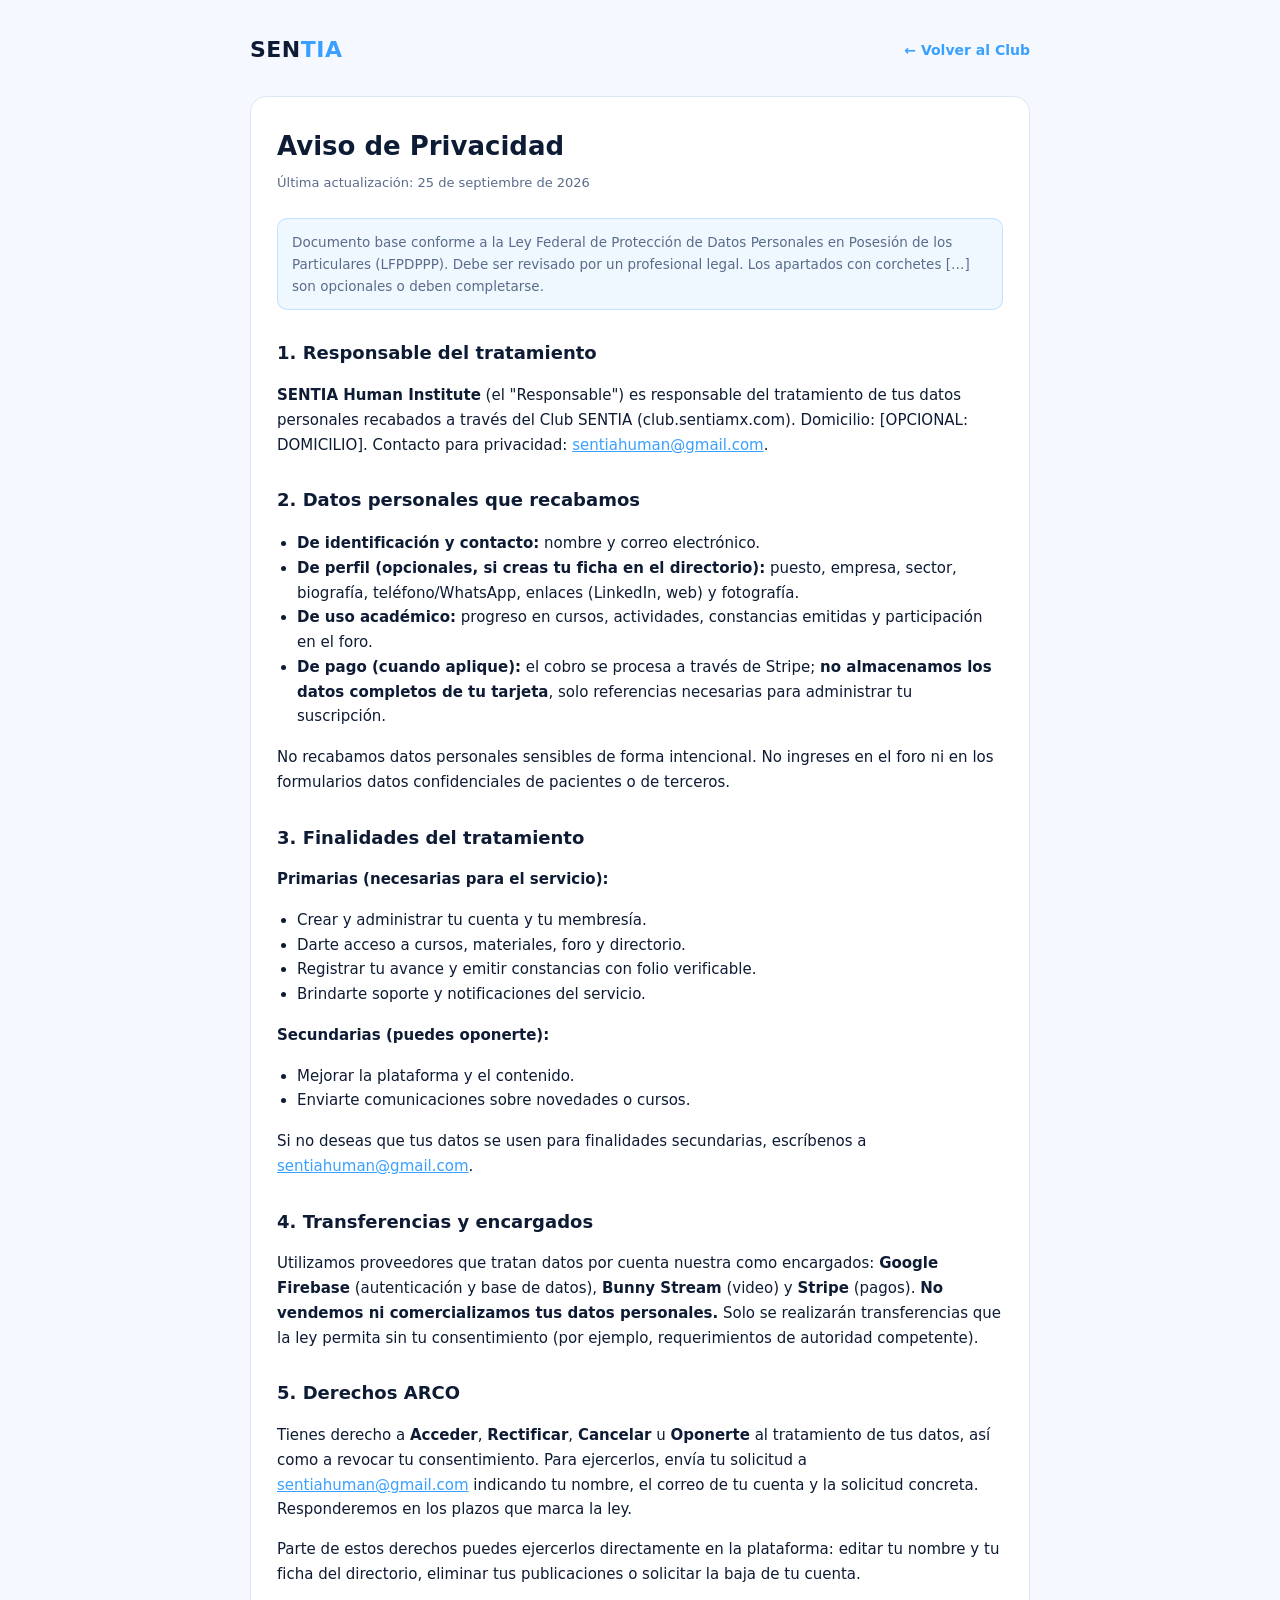
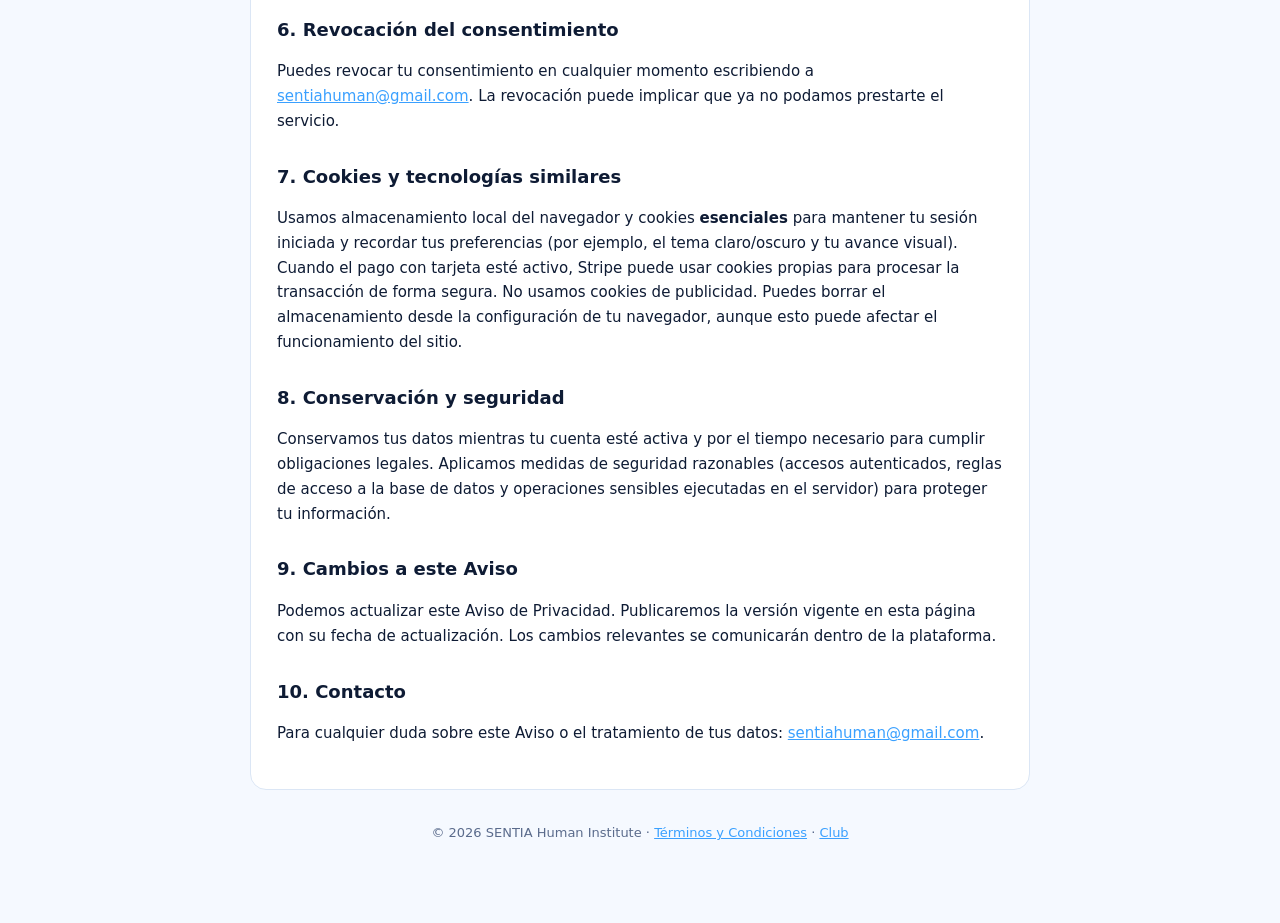
==== privacidad.html @ a1c8f0cc "Legal: agregar Terminos y Condiciones, Aviso de Privacidad (LFPDPPP) y banner de cookies; enlazar en" ====
<!DOCTYPE html>
<html lang="es">
<head>
<meta charset="UTF-8">
<meta name="viewport" content="width=device-width, initial-scale=1">
<meta name="robots" content="noindex">
<title>Aviso de Privacidad · SENTIA</title>
<meta name="theme-color" content="#081225">
<link rel="canonical" href="https://club.sentiamx.com/privacidad.html">
<style>
  :root{--bg:#081225;--card:#0f1d38;--border:#1e2f52;--text:#e6eeff;--text-2:#a9b8d6;--primary:#3aa0ff;--accent:#2fbf2e}
  *{box-sizing:border-box}
  html,body{margin:0;background:var(--bg);color:var(--text);
    font-family:system-ui,-apple-system,"Segoe UI",Roboto,Helvetica,Arial,sans-serif;line-height:1.65;font-size:16px}
  .wrap{max-width:820px;margin:0 auto;padding:32px 20px 80px}
  header.top{display:flex;align-items:center;justify-content:space-between;gap:16px;margin-bottom:28px;flex-wrap:wrap}
  .brand{font-weight:800;letter-spacing:.5px;font-size:22px}
  .brand span{color:var(--primary)}
  .back{color:var(--primary);text-decoration:none;font-size:14px;font-weight:600}
  .back:hover{text-decoration:underline}
  .card{background:var(--card);border:1px solid var(--border);border-radius:16px;padding:28px 26px}
  h1{font-size:26px;margin:0 0 4px}
  .updated{color:var(--text-2);font-size:13px;margin:0 0 24px}
  h2{font-size:18px;margin:28px 0 8px;color:var(--text)}
  p,li{color:var(--text);font-size:15px}
  ul{padding-left:20px}
  a{color:var(--primary)}
  .note{background:rgba(58,160,255,.08);border:1px solid rgba(58,160,255,.25);border-radius:10px;padding:12px 14px;font-size:13.5px;color:var(--text-2);margin:20px 0}
  footer{margin-top:32px;text-align:center;color:var(--text-2);font-size:13px}
  @media(prefers-color-scheme:light){:root:not([data-theme]){--bg:#f5f9ff;--card:#fff;--border:#dbe6f5;--text:#0e1b34;--text-2:#5a6b8c}}
</style>
</head>
<body>
<div class="wrap">
  <header class="top">
    <div class="brand">SEN<span>TIA</span></div>
    <a class="back" href="./vip-auth.html">← Volver al Club</a>
  </header>

  <div class="card">
    <h1>Aviso de Privacidad</h1>
    <p class="updated">Última actualización: 25 de septiembre de 2026</p>

    <div class="note">Documento base conforme a la Ley Federal de Protección de Datos Personales en Posesión de los Particulares (LFPDPPP). Debe ser revisado por un profesional legal. Los apartados con corchetes […] son opcionales o deben completarse.</div>

    <h2>1. Responsable del tratamiento</h2>
    <p><strong>SENTIA Human Institute</strong> (el "Responsable") es responsable del tratamiento de tus datos personales recabados a través del Club SENTIA (club.sentiamx.com). Domicilio: [OPCIONAL: DOMICILIO]. Contacto para privacidad: <a href="mailto:sentiahuman@gmail.com">sentiahuman@gmail.com</a>.</p>

    <h2>2. Datos personales que recabamos</h2>
    <ul>
      <li><strong>De identificación y contacto:</strong> nombre y correo electrónico.</li>
      <li><strong>De perfil (opcionales, si creas tu ficha en el directorio):</strong> puesto, empresa, sector, biografía, teléfono/WhatsApp, enlaces (LinkedIn, web) y fotografía.</li>
      <li><strong>De uso académico:</strong> progreso en cursos, actividades, constancias emitidas y participación en el foro.</li>
      <li><strong>De pago (cuando aplique):</strong> el cobro se procesa a través de Stripe; <strong>no almacenamos los datos completos de tu tarjeta</strong>, solo referencias necesarias para administrar tu suscripción.</li>
    </ul>
    <p>No recabamos datos personales sensibles de forma intencional. No ingreses en el foro ni en los formularios datos confidenciales de pacientes o de terceros.</p>

    <h2>3. Finalidades del tratamiento</h2>
    <p><strong>Primarias (necesarias para el servicio):</strong></p>
    <ul>
      <li>Crear y administrar tu cuenta y tu membresía.</li>
      <li>Darte acceso a cursos, materiales, foro y directorio.</li>
      <li>Registrar tu avance y emitir constancias con folio verificable.</li>
      <li>Brindarte soporte y notificaciones del servicio.</li>
    </ul>
    <p><strong>Secundarias (puedes oponerte):</strong></p>
    <ul>
      <li>Mejorar la plataforma y el contenido.</li>
      <li>Enviarte comunicaciones sobre novedades o cursos.</li>
    </ul>
    <p>Si no deseas que tus datos se usen para finalidades secundarias, escríbenos a <a href="mailto:sentiahuman@gmail.com">sentiahuman@gmail.com</a>.</p>

    <h2>4. Transferencias y encargados</h2>
    <p>Utilizamos proveedores que tratan datos por cuenta nuestra como encargados: <strong>Google Firebase</strong> (autenticación y base de datos), <strong>Bunny Stream</strong> (video) y <strong>Stripe</strong> (pagos). <strong>No vendemos ni comercializamos tus datos personales.</strong> Solo se realizarán transferencias que la ley permita sin tu consentimiento (por ejemplo, requerimientos de autoridad competente).</p>

    <h2>5. Derechos ARCO</h2>
    <p>Tienes derecho a <strong>Acceder</strong>, <strong>Rectificar</strong>, <strong>Cancelar</strong> u <strong>Oponerte</strong> al tratamiento de tus datos, así como a revocar tu consentimiento. Para ejercerlos, envía tu solicitud a <a href="mailto:sentiahuman@gmail.com">sentiahuman@gmail.com</a> indicando tu nombre, el correo de tu cuenta y la solicitud concreta. Responderemos en los plazos que marca la ley.</p>
    <p>Parte de estos derechos puedes ejercerlos directamente en la plataforma: editar tu nombre y tu ficha del directorio, eliminar tus publicaciones o solicitar la baja de tu cuenta.</p>

    <h2>6. Revocación del consentimiento</h2>
    <p>Puedes revocar tu consentimiento en cualquier momento escribiendo a <a href="mailto:sentiahuman@gmail.com">sentiahuman@gmail.com</a>. La revocación puede implicar que ya no podamos prestarte el servicio.</p>

    <h2>7. Cookies y tecnologías similares</h2>
    <p>Usamos almacenamiento local del navegador y cookies <strong>esenciales</strong> para mantener tu sesión iniciada y recordar tus preferencias (por ejemplo, el tema claro/oscuro y tu avance visual). Cuando el pago con tarjeta esté activo, Stripe puede usar cookies propias para procesar la transacción de forma segura. No usamos cookies de publicidad. Puedes borrar el almacenamiento desde la configuración de tu navegador, aunque esto puede afectar el funcionamiento del sitio.</p>

    <h2>8. Conservación y seguridad</h2>
    <p>Conservamos tus datos mientras tu cuenta esté activa y por el tiempo necesario para cumplir obligaciones legales. Aplicamos medidas de seguridad razonables (accesos autenticados, reglas de acceso a la base de datos y operaciones sensibles ejecutadas en el servidor) para proteger tu información.</p>

    <h2>9. Cambios a este Aviso</h2>
    <p>Podemos actualizar este Aviso de Privacidad. Publicaremos la versión vigente en esta página con su fecha de actualización. Los cambios relevantes se comunicarán dentro de la plataforma.</p>

    <h2>10. Contacto</h2>
    <p>Para cualquier duda sobre este Aviso o el tratamiento de tus datos: <a href="mailto:sentiahuman@gmail.com">sentiahuman@gmail.com</a>.</p>
  </div>

  <footer>© 2026 SENTIA Human Institute · <a href="./terminos.html">Términos y Condiciones</a> · <a href="./vip-auth.html">Club</a></footer>
</div>
</body>
</html>
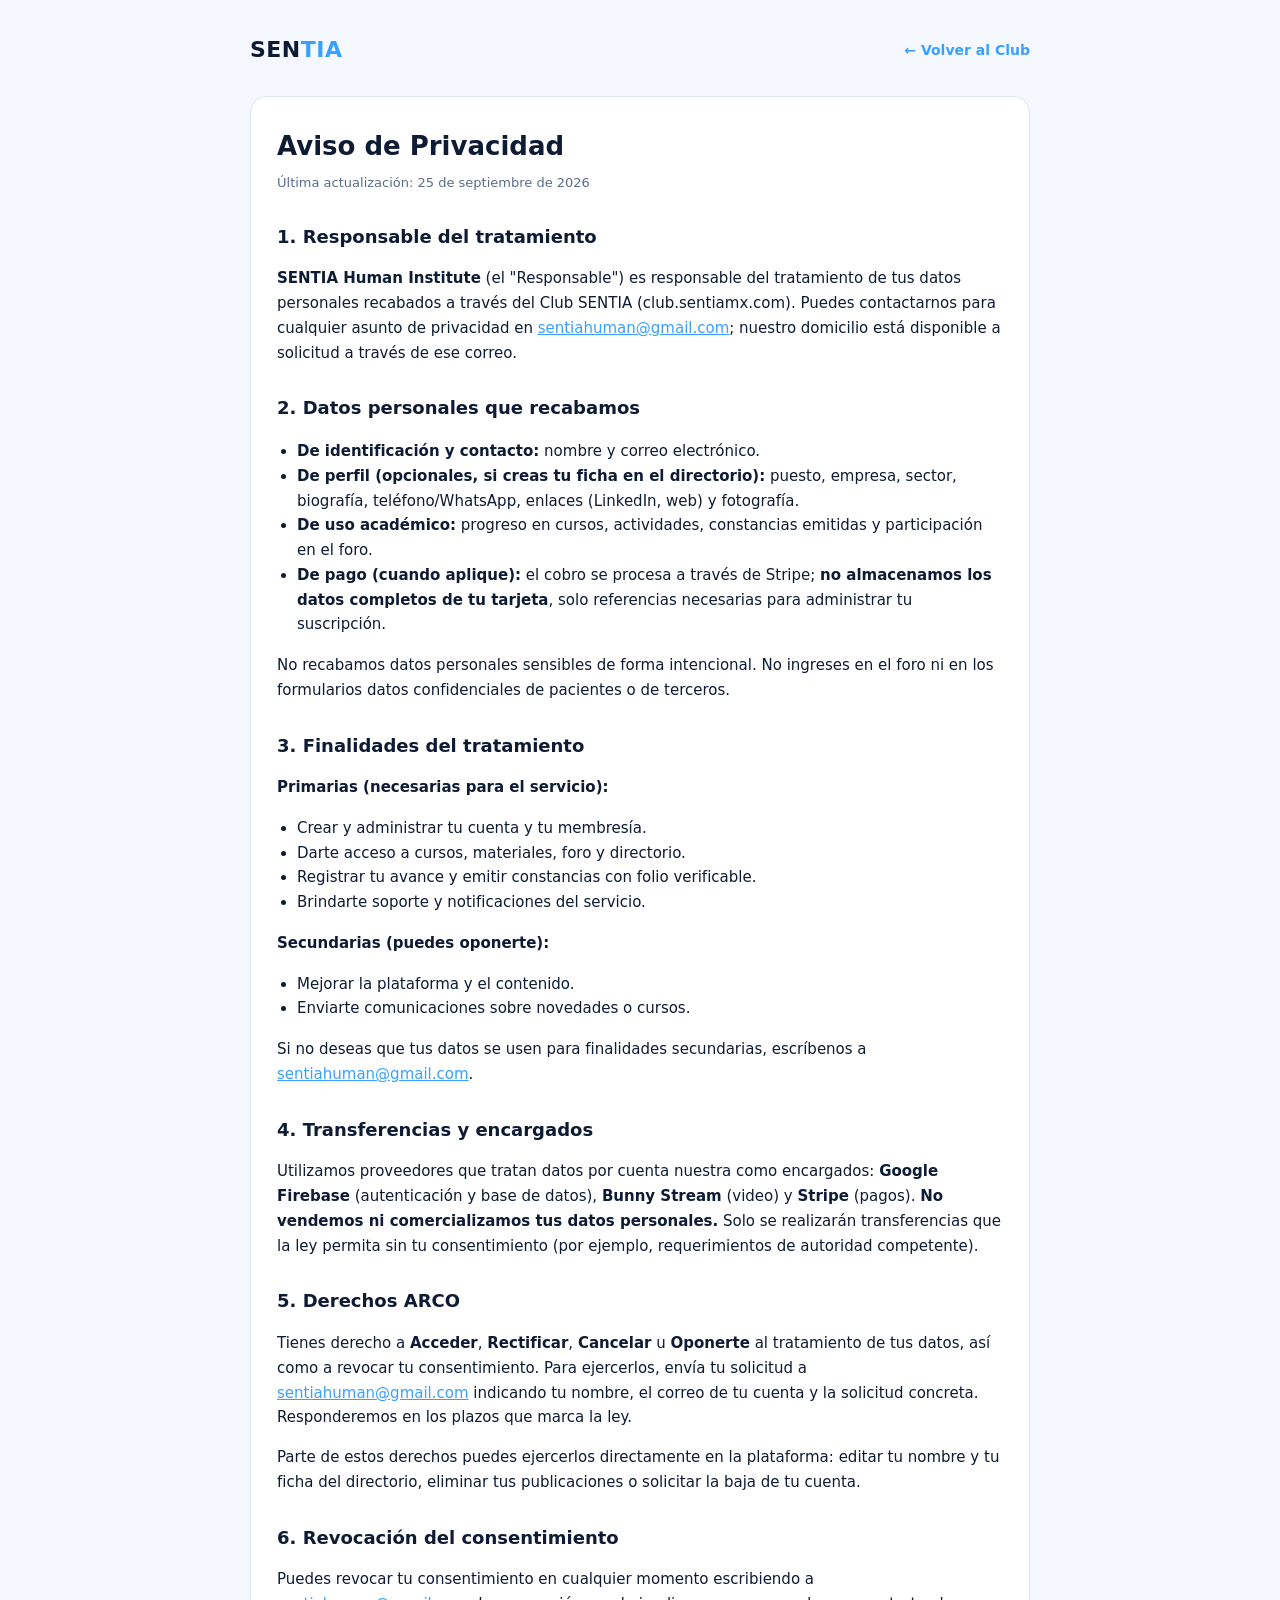
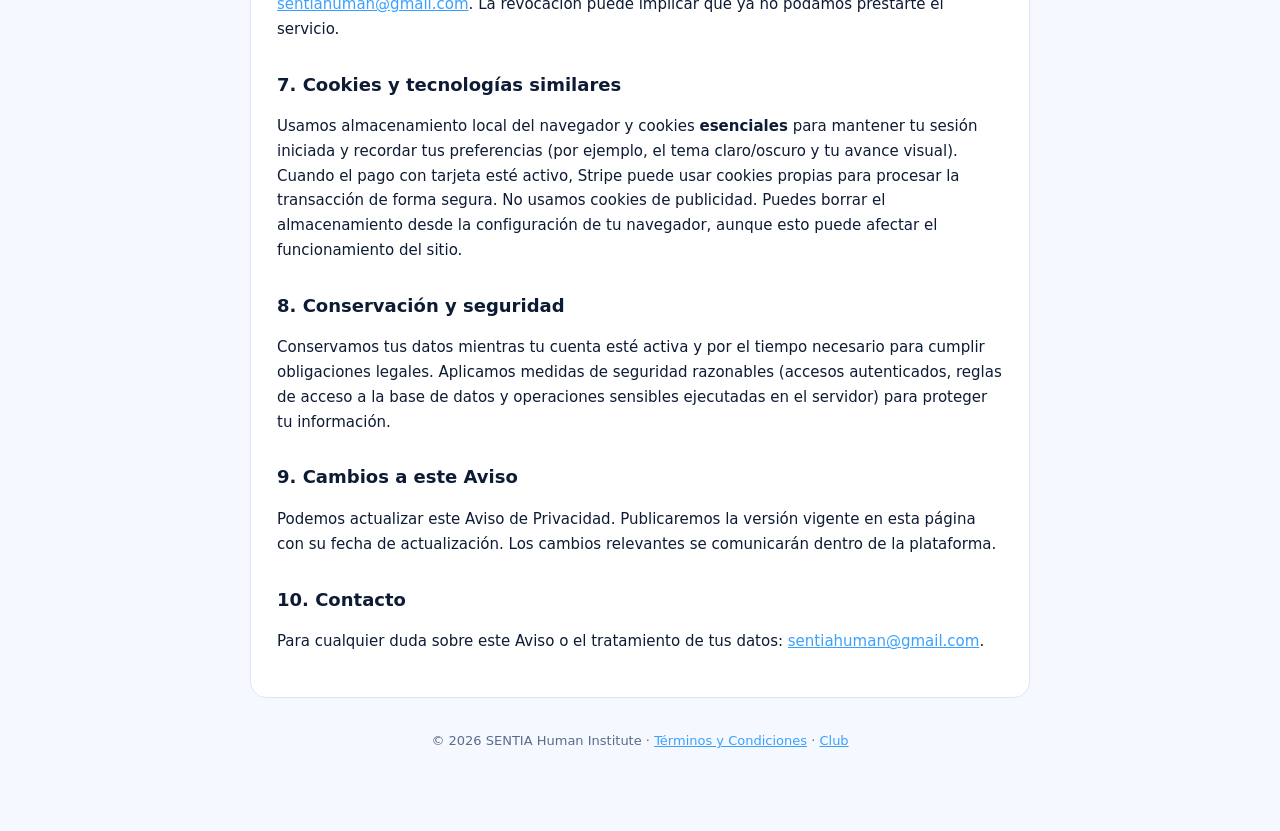
==== commit c0e0de1d: "Legal: completar terminos (reembolsos, jurisdiccion) y privacidad (domicilio a solicitud); quitar no" ====
--- a/privacidad.html
+++ b/privacidad.html
@@ -41,10 +41,8 @@
     <h1>Aviso de Privacidad</h1>
     <p class="updated">Última actualización: 25 de septiembre de 2026</p>
 
-    <div class="note">Documento base conforme a la Ley Federal de Protección de Datos Personales en Posesión de los Particulares (LFPDPPP). Debe ser revisado por un profesional legal. Los apartados con corchetes […] son opcionales o deben completarse.</div>
-
     <h2>1. Responsable del tratamiento</h2>
-    <p><strong>SENTIA Human Institute</strong> (el "Responsable") es responsable del tratamiento de tus datos personales recabados a través del Club SENTIA (club.sentiamx.com). Domicilio: [OPCIONAL: DOMICILIO]. Contacto para privacidad: <a href="mailto:sentiahuman@gmail.com">sentiahuman@gmail.com</a>.</p>
+    <p><strong>SENTIA Human Institute</strong> (el "Responsable") es responsable del tratamiento de tus datos personales recabados a través del Club SENTIA (club.sentiamx.com). Puedes contactarnos para cualquier asunto de privacidad en <a href="mailto:sentiahuman@gmail.com">sentiahuman@gmail.com</a>; nuestro domicilio está disponible a solicitud a través de ese correo.</p>
 
     <h2>2. Datos personales que recabamos</h2>
     <ul>
